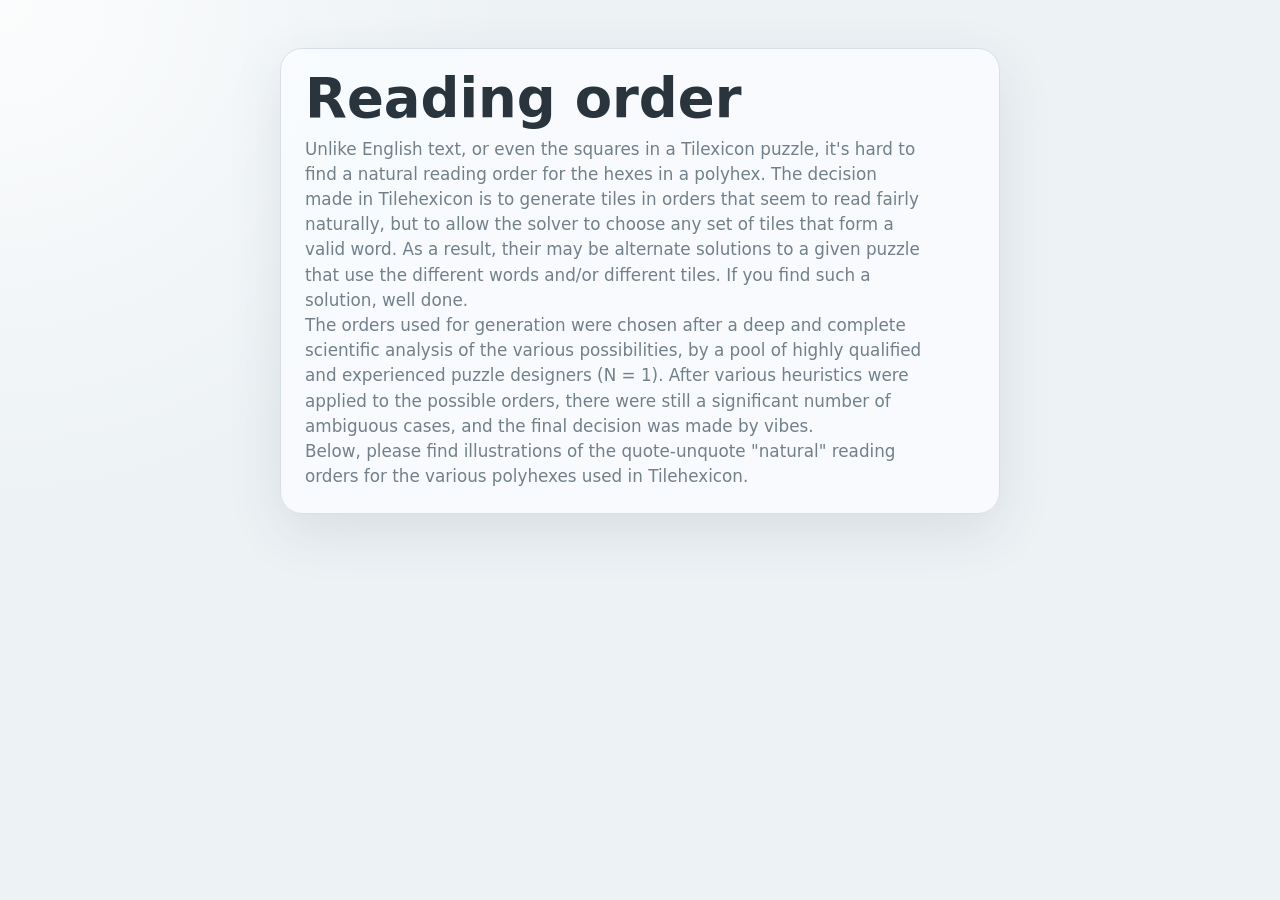
==== reading-order.html @ 1546d54a "First draft of reading order explanation" ====
<!doctype html>
<html lang="en">

<head>
  <meta charset="utf-8">
  <meta name="viewport" content="width=device-width, initial-scale=1">
  <title>TileHexicon reading order</title>
  <style>
    :root {
      color-scheme: light;
      --bg: #edf2f5;
      --ink: #29343d;
      --muted: #71808a;
      --panel: rgba(251, 253, 255, 0.82);
      --line: #d7e0e6;
    }

    * {
      box-sizing: border-box;
    }

    body {
      min-height: 100vh;
      margin: 0;
      background:
        radial-gradient(circle at top left, rgba(255, 255, 255, 0.82), transparent 32rem),
        var(--bg);
      color: var(--ink);
      font-family: Inter, ui-sans-serif, system-ui, -apple-system, BlinkMacSystemFont, "Segoe UI", sans-serif;
    }

    main {
      width: min(720px, calc(100% - 32px));
      margin: 0 auto;
      padding: 48px 0;
    }

    article {
      padding: 24px;
      border: 1px solid var(--line);
      border-radius: 22px;
      background: var(--panel);
      box-shadow: 0 18px 55px rgba(45, 62, 76, 0.11);
    }

    h1 {
      margin: 0 0 12px;
      font-size: clamp(2rem, 8vw, 3.4rem);
      line-height: 0.95;
      letter-spacing: 0;
    }

    p {
      max-width: 58ch;
      margin: 0;
      color: var(--muted);
      font-size: 1.05rem;
      line-height: 1.5;
    }
  </style>
</head>

<body>
  <main>
    <article>
      <h1>Reading order</h1>
      <p>
        Unlike English text, or even the squares in a Tilexicon puzzle, it's hard to find a natural reading order for
        the hexes in a polyhex. The decision made in Tilehexicon is to generate tiles in orders that seem to read fairly
        naturally, but to allow the solver to choose any set of tiles that form a valid word. As a result, their may be
        alternate solutions to a given puzzle that use the different words and/or different tiles. If you find such a
        solution, well done.
      </p>

      <p>
        The orders used for generation were chosen after a deep and complete scientific analysis of the various
        possibilities, by a pool of highly qualified and experienced puzzle designers (N = 1). After various heuristics
        were applied to the possible orders, there were still a significant number of ambiguous cases, and the final
        decision was made by vibes.
      </p>

      <p>
        Below, please find illustrations of the quote-unquote "natural" reading orders for the various polyhexes used in
        Tilehexicon.
      </p>
    </article>
  </main>
</body>

</html>
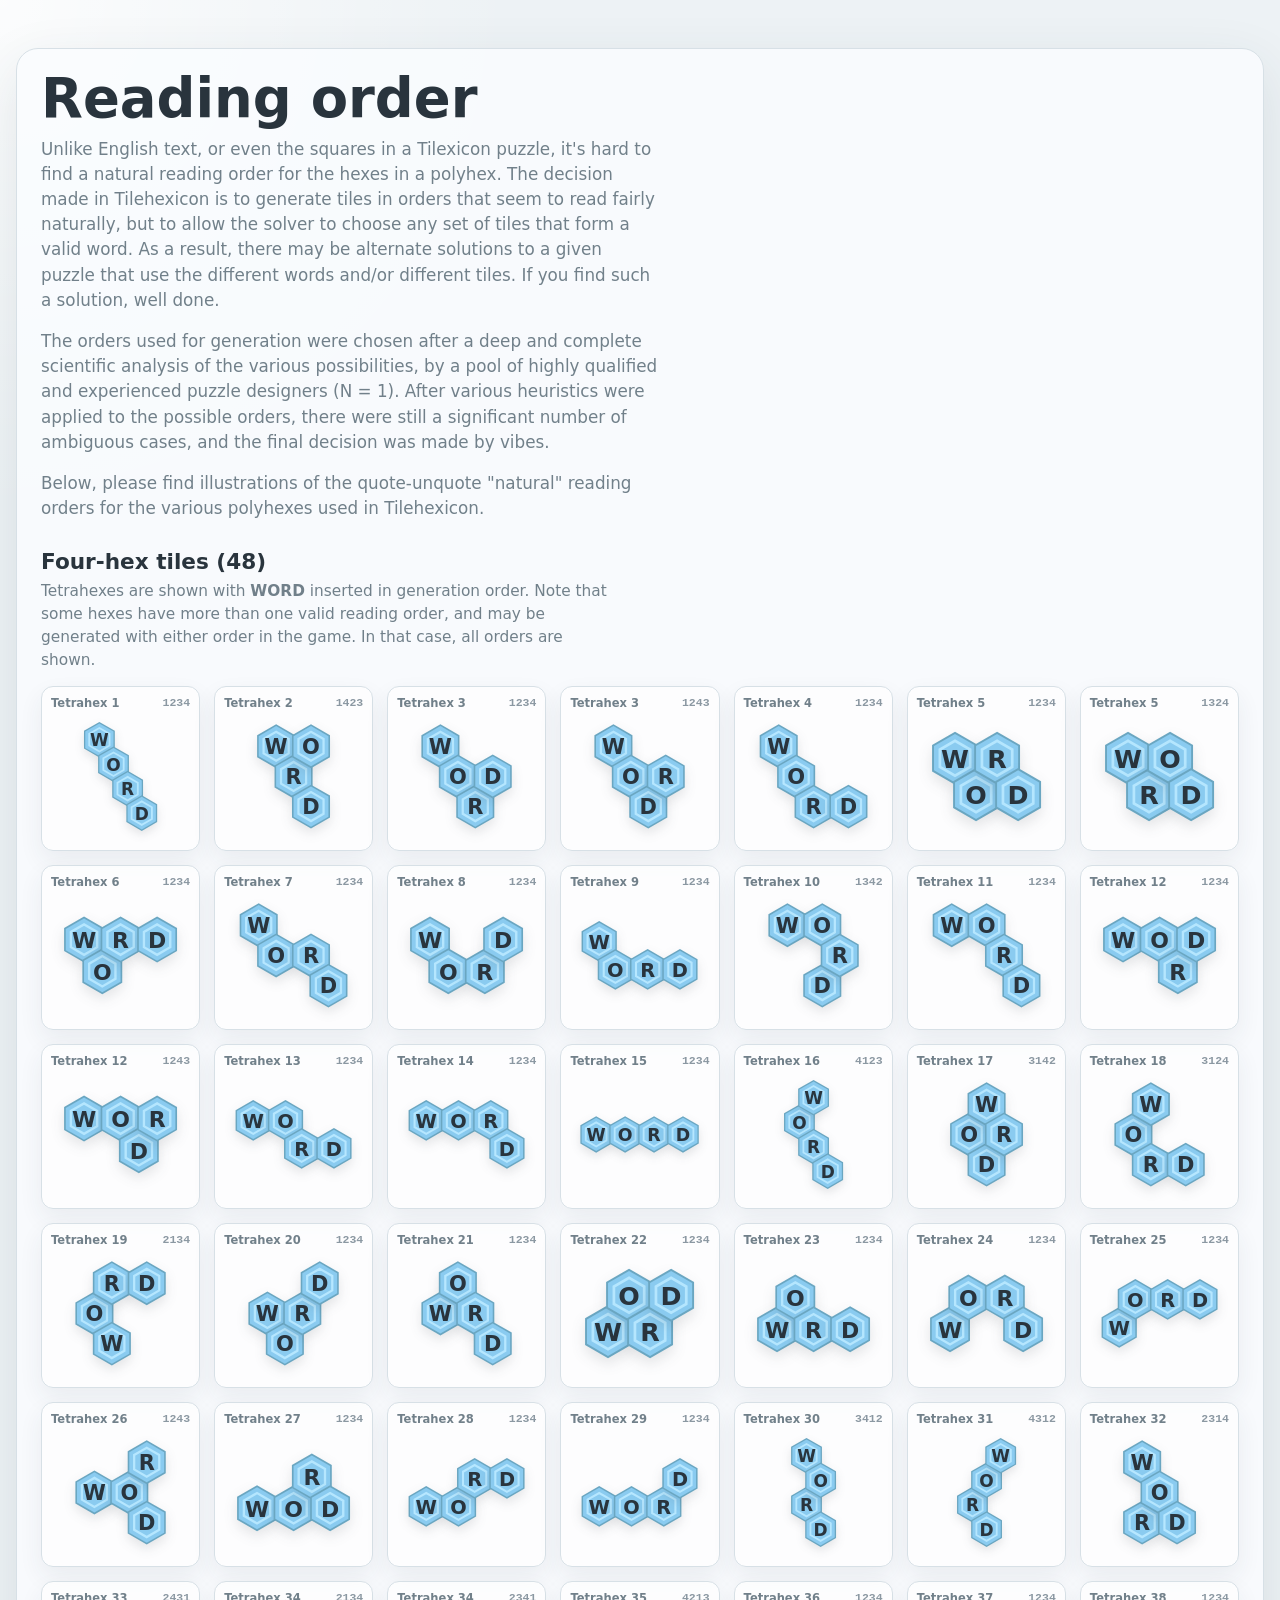
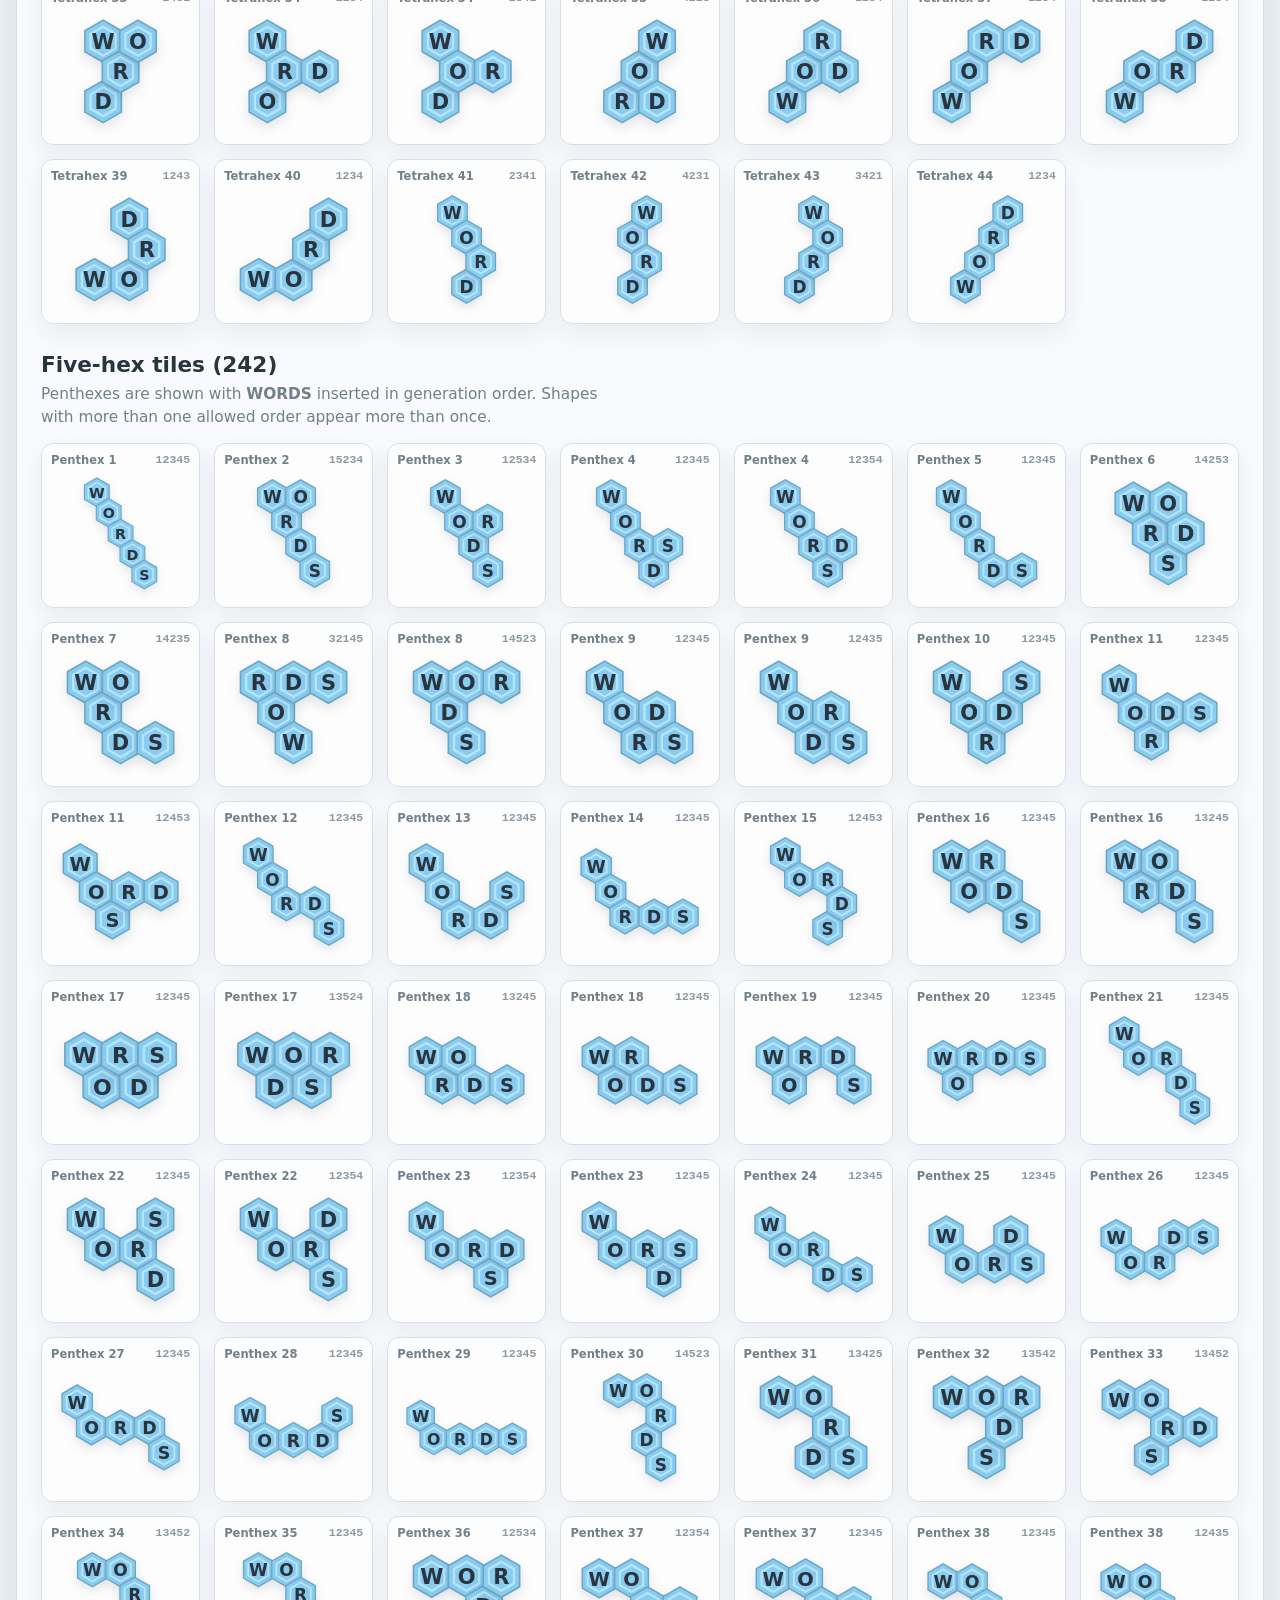
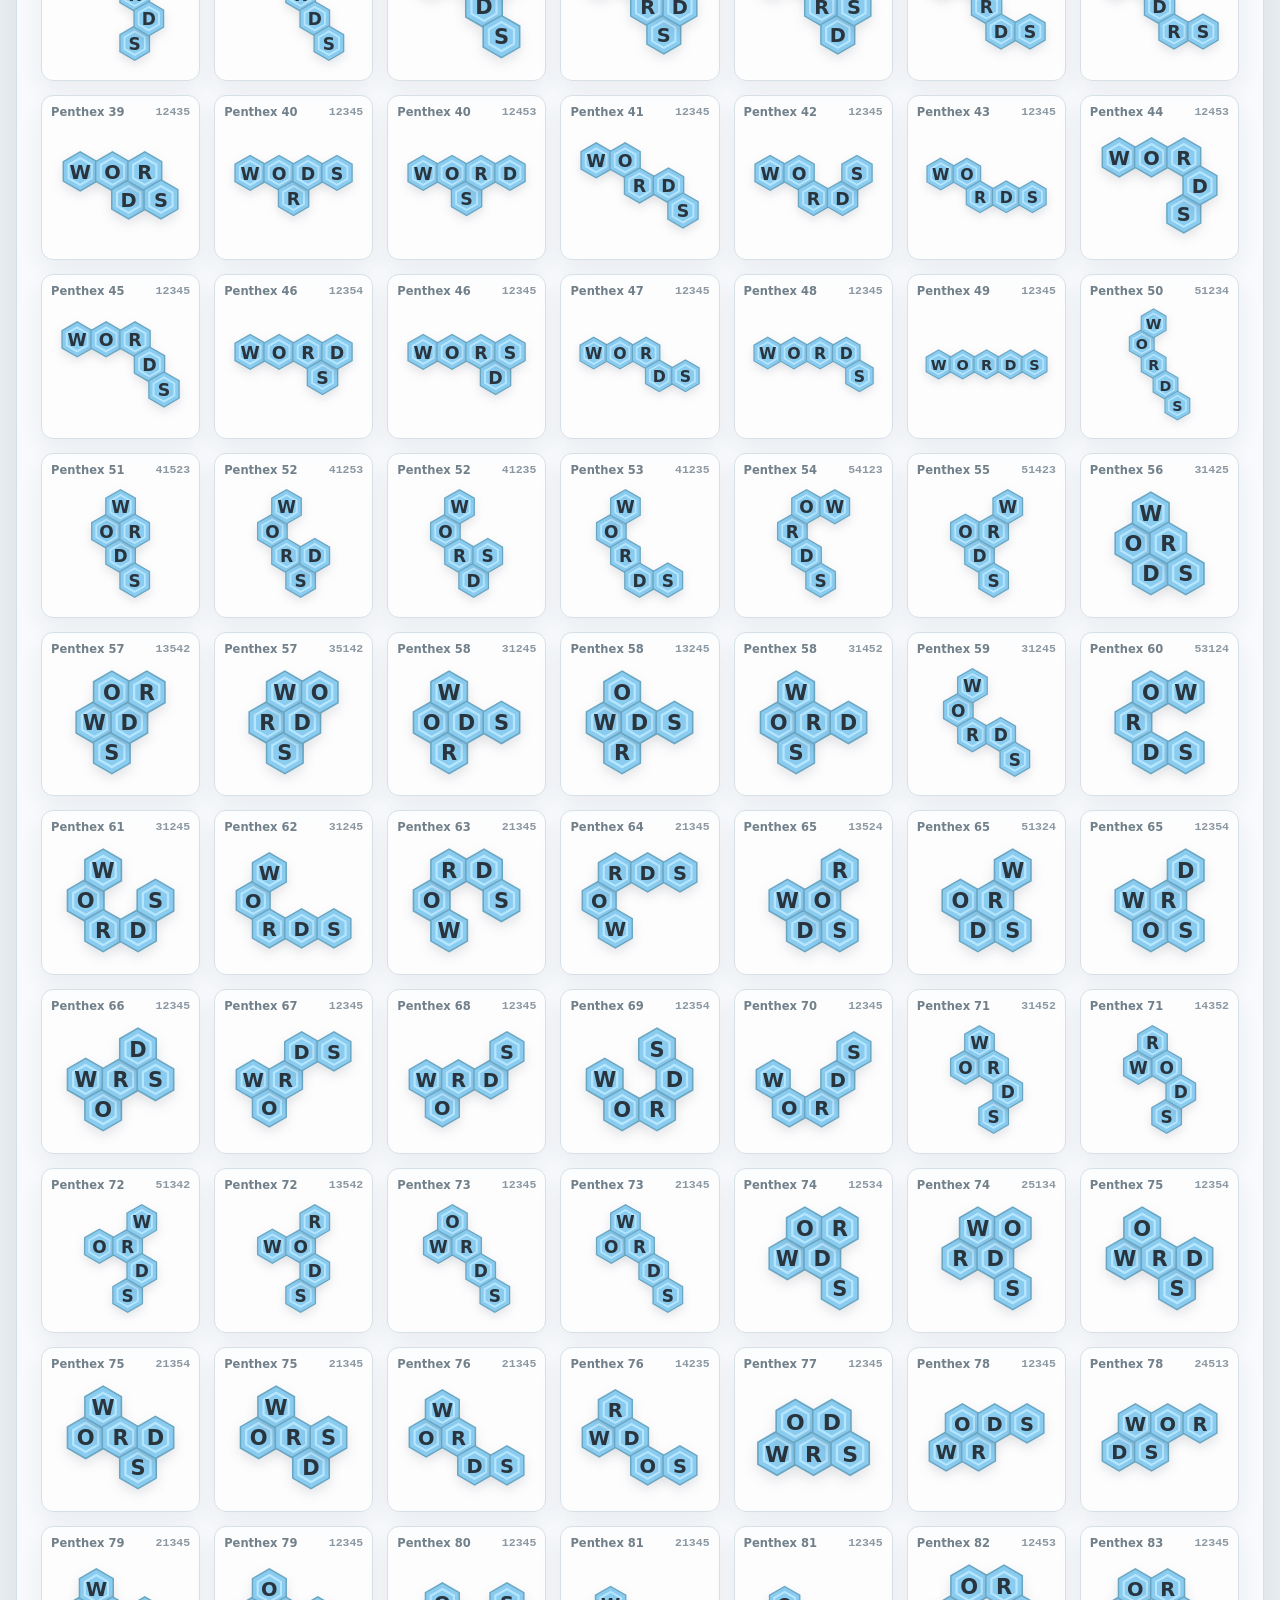
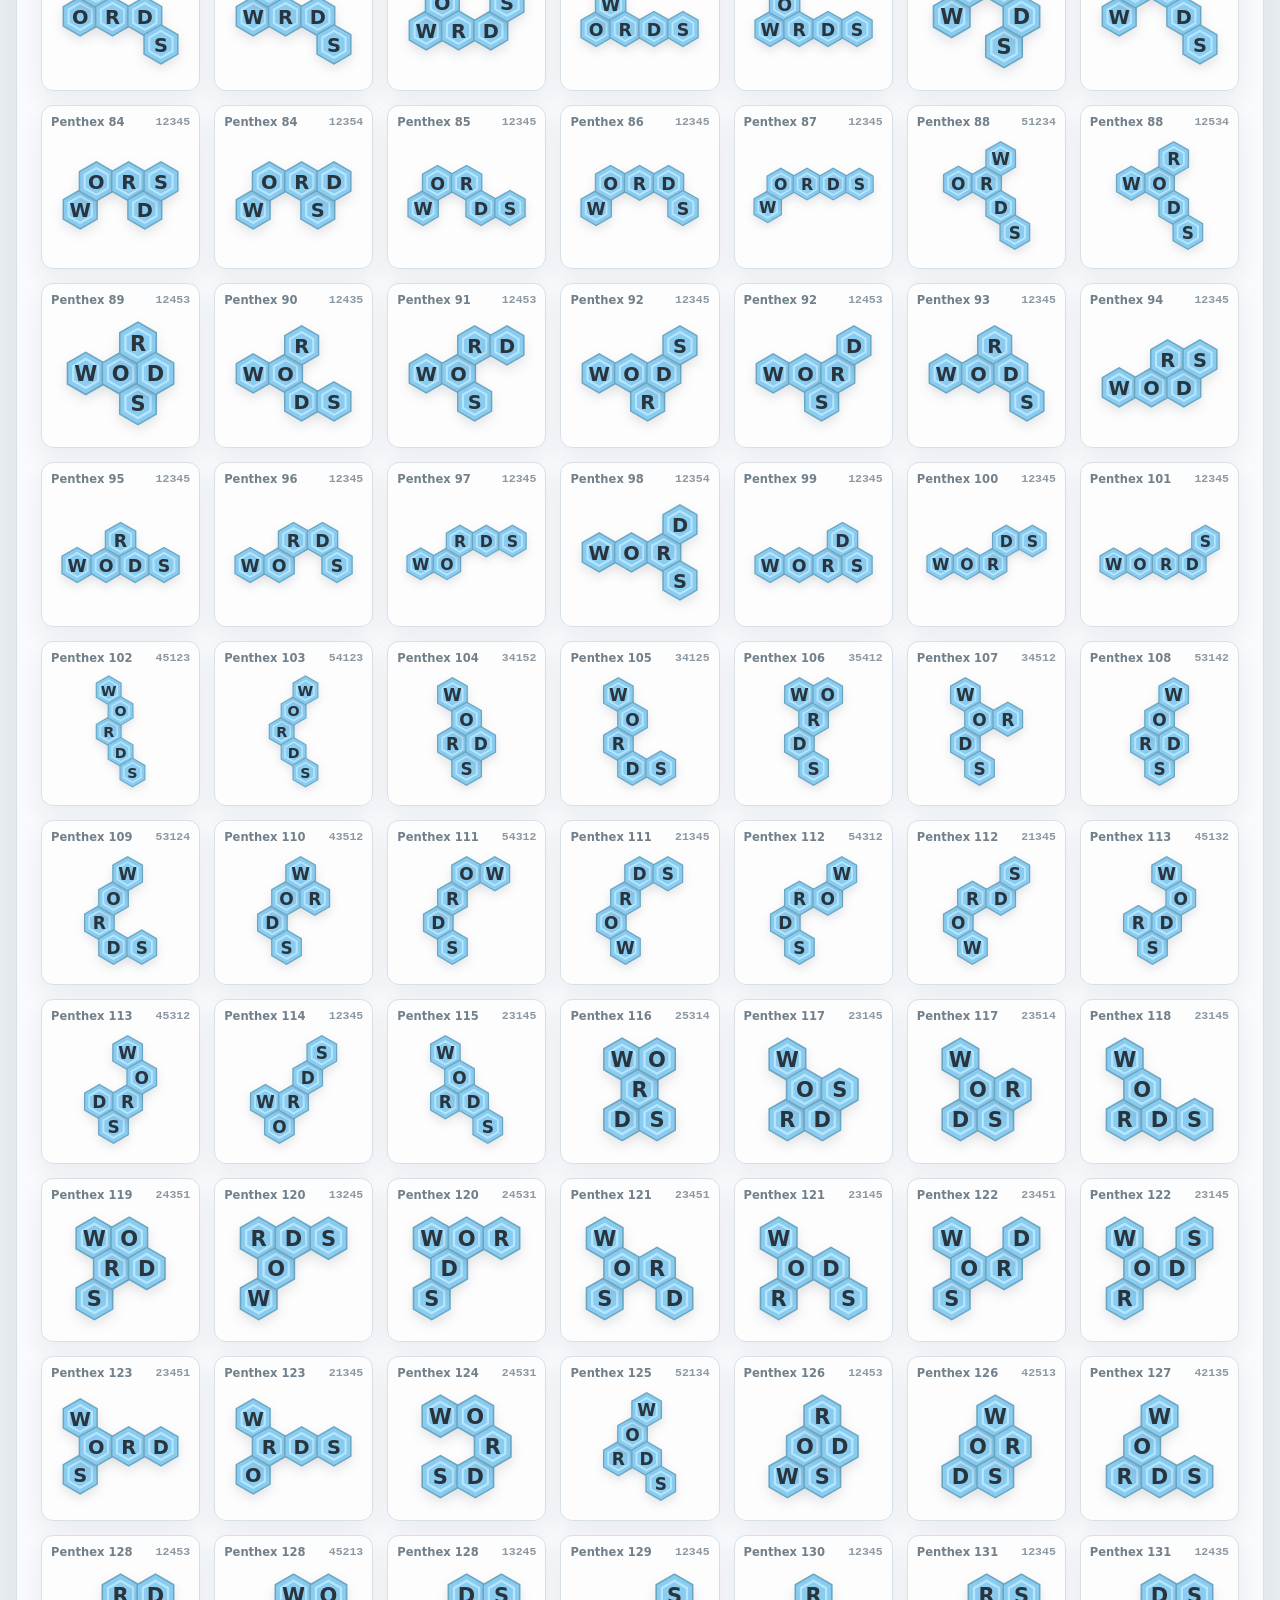
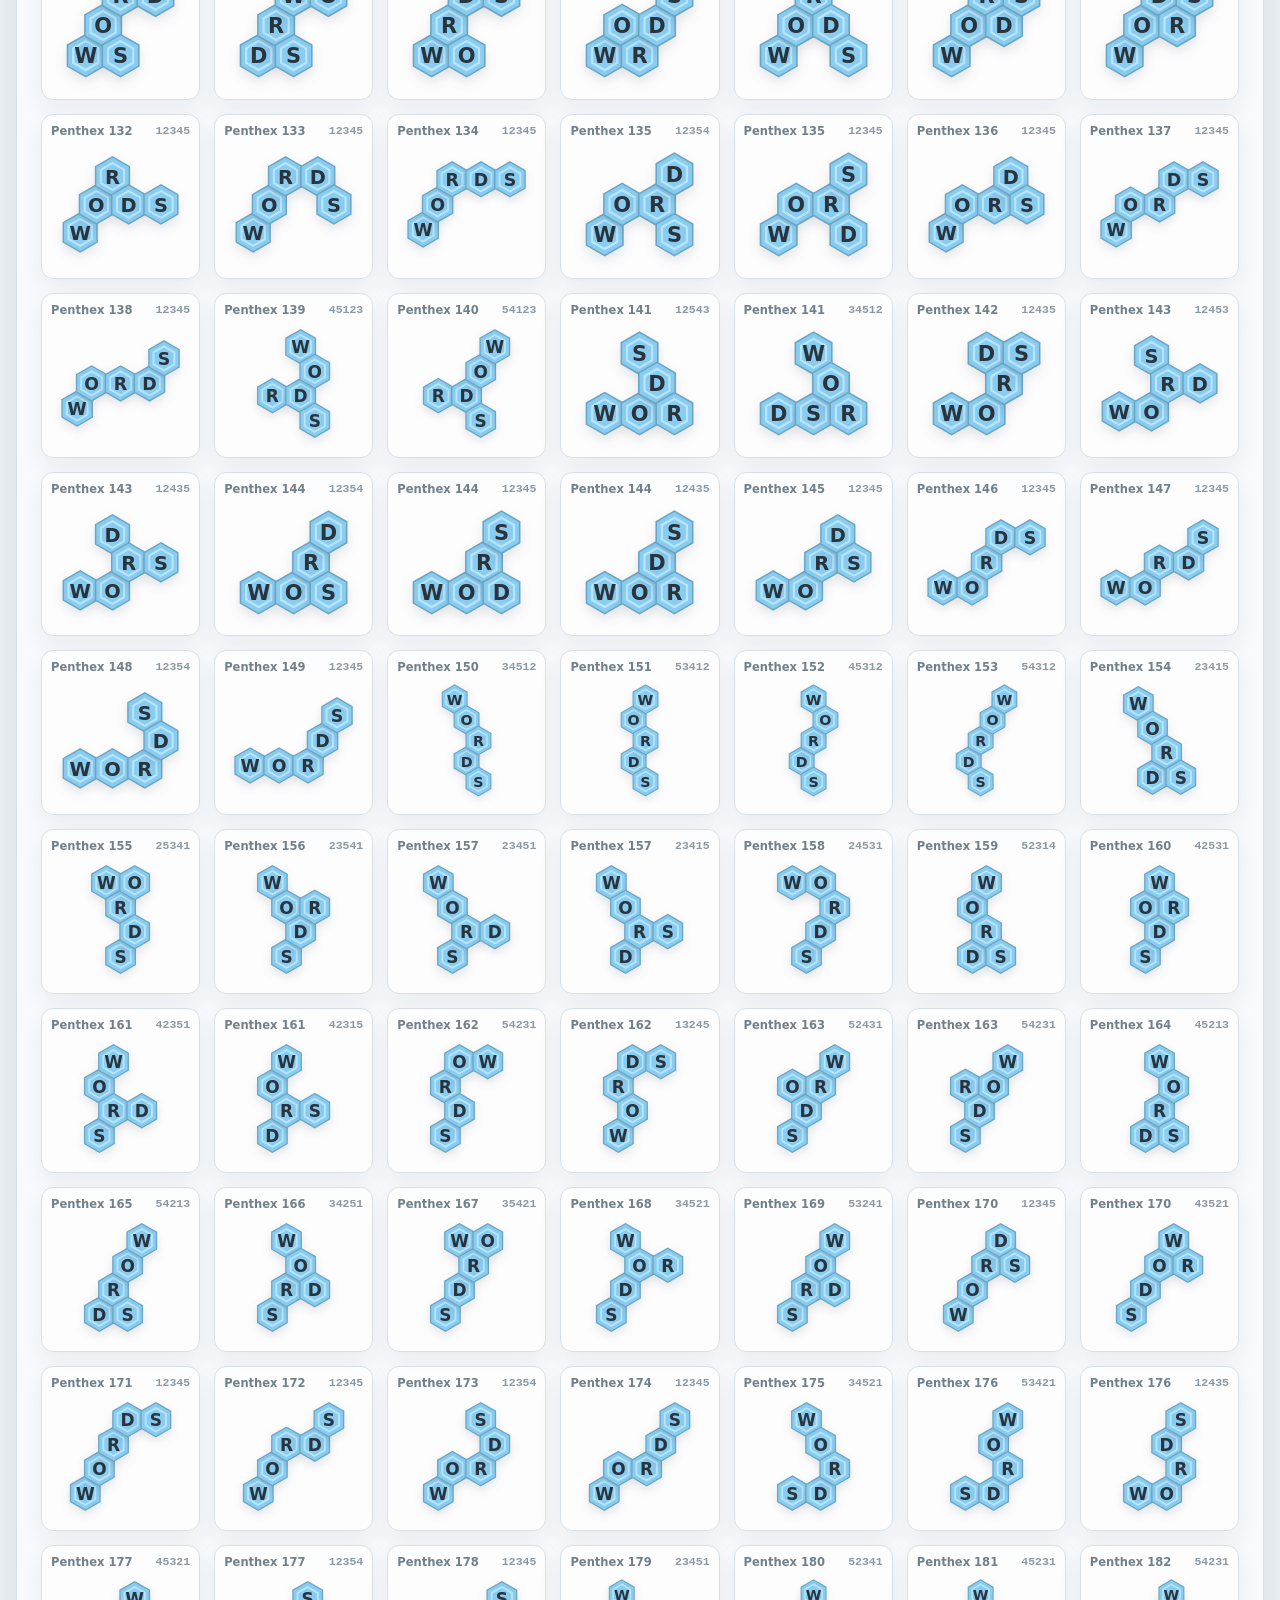
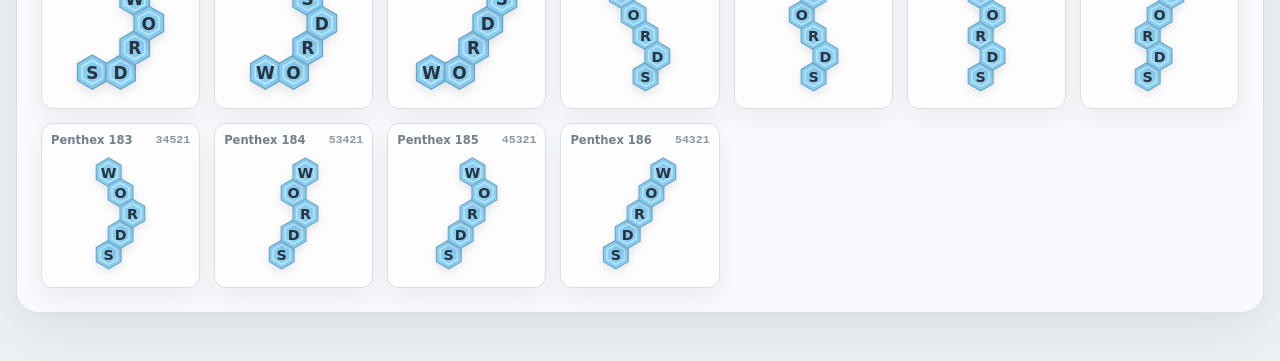
==== commit e45bade8: "Finished reading order text" ====
--- a/reading-order.html
+++ b/reading-order.html
@@ -30,7 +30,7 @@
     }
 
     main {
-      width: min(720px, calc(100% - 32px));
+      width: min(1280px, calc(100% - 32px));
       margin: 0 auto;
       padding: 48px 0;
     }
@@ -52,10 +52,92 @@
 
     p {
       max-width: 58ch;
-      margin: 0;
+      margin: 0 0 1rem;
       color: var(--muted);
       font-size: 1.05rem;
       line-height: 1.5;
+    }
+
+    .order-section {
+      margin-top: 28px;
+    }
+
+    .order-section h2 {
+      margin: 0 0 6px;
+      font-size: 1.35rem;
+      letter-spacing: 0;
+    }
+
+    .section-note {
+      margin-bottom: 14px;
+      font-size: 0.96rem;
+    }
+
+    .gallery {
+      display: grid;
+      grid-template-columns: repeat(auto-fill, minmax(155px, 1fr));
+      gap: 14px;
+    }
+
+    .shape-card {
+      padding: 9px;
+      border: 1px solid var(--line);
+      border-radius: 12px;
+      background: rgba(255, 255, 255, 0.72);
+      box-shadow: 0 10px 24px rgba(45, 62, 76, 0.07);
+    }
+
+    .shape-title {
+      display: flex;
+      justify-content: space-between;
+      gap: 8px;
+      margin-bottom: 2px;
+      color: var(--muted);
+      font-size: 0.72rem;
+      font-weight: 800;
+    }
+
+    .shape-order {
+      font-family: ui-monospace, SFMono-Regular, Menlo, Consolas, monospace;
+      color: #8b98a2;
+    }
+
+    svg {
+      display: block;
+      width: 100%;
+      aspect-ratio: 1.08;
+      overflow: visible;
+    }
+
+    .hex {
+      fill: #8acbf0;
+      stroke: #6aa6c1;
+      stroke-width: 3.8;
+      paint-order: stroke fill;
+      filter: drop-shadow(0 6px 7px rgba(38, 49, 58, 0.12));
+    }
+
+    .inner {
+      fill: none;
+      stroke: #b8e8ff;
+      stroke-width: 2.7;
+      opacity: 0.95;
+      pointer-events: none;
+    }
+
+    .letter {
+      fill: var(--ink);
+      font-size: 25px;
+      font-weight: 850;
+      text-anchor: middle;
+      dominant-baseline: central;
+      pointer-events: none;
+      user-select: none;
+    }
+
+    .loading-note {
+      color: var(--muted);
+      font-size: 0.95rem;
     }
   </style>
 </head>
@@ -67,7 +149,7 @@
       <p>
         Unlike English text, or even the squares in a Tilexicon puzzle, it's hard to find a natural reading order for
         the hexes in a polyhex. The decision made in Tilehexicon is to generate tiles in orders that seem to read fairly
-        naturally, but to allow the solver to choose any set of tiles that form a valid word. As a result, their may be
+        naturally, but to allow the solver to choose any set of tiles that form a valid word. As a result, there may be
         alternate solutions to a given puzzle that use the different words and/or different tiles. If you find such a
         solution, well done.
       </p>
@@ -83,8 +165,212 @@
         Below, please find illustrations of the quote-unquote "natural" reading orders for the various polyhexes used in
         Tilehexicon.
       </p>
+
+      <section class="order-section" aria-labelledby="tetra-heading">
+        <h2 id="tetra-heading">Four-hex tiles</h2>
+        <p class="section-note">
+          Tetrahexes are shown with <strong>WORD</strong> inserted in generation order. Note that some hexes have more
+          than one valid reading order, and may be generated with either order in the game. In that case, all orders are
+          shown.
+        </p>
+        <div id="tetra-gallery" class="gallery">
+          <p class="loading-note">Loading tetrahexes...</p>
+        </div>
+      </section>
+
+      <section class="order-section" aria-labelledby="pent-heading">
+        <h2 id="pent-heading">Five-hex tiles</h2>
+        <p class="section-note">
+          Penthexes are shown with <strong>WORDS</strong> inserted in generation order. Shapes with more than one
+          allowed order appear more than once.
+        </p>
+        <div id="pent-gallery" class="gallery">
+          <p class="loading-note">Loading penthexes...</p>
+        </div>
+      </section>
     </article>
   </main>
+
+  <script>
+    const HEX_SIZE = 24;
+    const OUTER_POINTS = hexPoints(HEX_SIZE).map(([x, y]) => `${x},${y}`).join(" ");
+    const INNER_POINTS = hexPoints(HEX_SIZE * 0.72).map(([x, y]) => `${x},${y}`).join(" ");
+
+    renderOrders();
+
+    async function renderOrders() {
+      const [
+        tetraShapesText,
+        tetraOrders,
+        pentShapesText,
+        pentOrders,
+      ] = await Promise.all([
+        fetchText("data/tetrahex-shapes.txt"),
+        fetchJson("data/tetrahex-generation-orders.json"),
+        fetchText("data/penthex-shapes.txt"),
+        fetchJson("data/penthex-generation-orders.json"),
+      ]);
+
+      renderTetrahexes(tetraShapesText, tetraOrders);
+      renderPenthexes(pentShapesText, pentOrders);
+    }
+
+    async function fetchText(url) {
+      const response = await fetch(url);
+      if (!response.ok) {
+        throw new Error(`Could not load ${url}`);
+      }
+      return response.text();
+    }
+
+    async function fetchJson(url) {
+      const response = await fetch(url);
+      if (!response.ok) {
+        throw new Error(`Could not load ${url}`);
+      }
+      return response.json();
+    }
+
+    function renderTetrahexes(shapesText, ordersByCoords) {
+      const shapes = shapesText.trim().split(/\n+/).map(parseShape);
+      const gallery = document.querySelector("#tetra-gallery");
+      let cardCount = 0;
+
+      gallery.textContent = "";
+      shapes.forEach((shape, index) => {
+        tetraOrdersForShape(shape, ordersByCoords).forEach((order) => {
+          gallery.append(makeCard(shape, index + 1, order, "WORD", "Tetrahex"));
+          cardCount += 1;
+        });
+      });
+
+      document.querySelector("#tetra-heading").textContent = `Four-hex tiles (${cardCount})`;
+    }
+
+    function renderPenthexes(shapesText, orderTable) {
+      const shapes = shapesText.trim().split(/\n+/).map(parseShape);
+      const gallery = document.querySelector("#pent-gallery");
+      let cardCount = 0;
+
+      gallery.textContent = "";
+      shapes.forEach((shape, index) => {
+        const shapeOrders = orderTable[String(index + 1)] || [fallbackOrder(shape)];
+
+        shapeOrders.forEach((order) => {
+          gallery.append(makeCard(shape, index + 1, order, "WORDS", "Penthex"));
+          cardCount += 1;
+        });
+      });
+
+      document.querySelector("#pent-heading").textContent = `Five-hex tiles (${cardCount})`;
+    }
+
+    function tetraOrdersForShape(shape, ordersByCoords) {
+      const key = shape.map(([q, r]) => `${q},${r}`).join(";");
+      const coordOrders = ordersByCoords[key] || [];
+      const coordStrings = shape.map(([q, r]) => `${q},${r}`);
+
+      if (coordOrders.length === 0) {
+        return [fallbackOrder(shape)];
+      }
+
+      return coordOrders.map((coordOrder) => coordOrder
+        .map((coord) => String(coordStrings.indexOf(coord) + 1))
+        .join(""));
+    }
+
+    function fallbackOrder(shape) {
+      return shape
+        .map((cell, index) => ({ cell, index }))
+        .sort((a, b) => a.cell[0] - b.cell[0] || a.cell[1] - b.cell[1])
+        .map(({ index }) => String(index + 1))
+        .join("");
+    }
+
+    function makeCard(shape, shapeNumber, order, word, kind) {
+      const card = document.createElement("article");
+      const title = document.createElement("div");
+      const svg = document.createElementNS("http://www.w3.org/2000/svg", "svg");
+      const lettersByCell = lettersForOrder(order, word);
+
+      card.className = "shape-card";
+      title.className = "shape-title";
+      title.innerHTML = `<span>${kind} ${shapeNumber}</span><span class="shape-order">${order}</span>`;
+      svg.setAttribute("viewBox", boundsFor(shape, HEX_SIZE).join(" "));
+      svg.setAttribute("role", "img");
+      svg.setAttribute("aria-label", `${kind} ${shapeNumber}, order ${order}`);
+
+      shape.forEach(([q, r], cellIndex) => {
+        const [x, y] = axialToPixel(q, r, HEX_SIZE);
+        const outer = document.createElementNS("http://www.w3.org/2000/svg", "polygon");
+        const inner = document.createElementNS("http://www.w3.org/2000/svg", "polygon");
+        const letter = document.createElementNS("http://www.w3.org/2000/svg", "text");
+
+        outer.setAttribute("class", "hex");
+        outer.setAttribute("points", OUTER_POINTS);
+        outer.setAttribute("transform", `translate(${x} ${y})`);
+        inner.setAttribute("class", "inner");
+        inner.setAttribute("points", INNER_POINTS);
+        inner.setAttribute("transform", `translate(${x} ${y})`);
+        letter.setAttribute("class", "letter");
+        letter.setAttribute("x", x);
+        letter.setAttribute("y", y + 1);
+        letter.textContent = lettersByCell[cellIndex] || "";
+        svg.append(outer, inner, letter);
+      });
+
+      card.append(title, svg);
+      return card;
+    }
+
+    function lettersForOrder(order, word) {
+      const letters = [];
+
+      [...order].forEach((rawIndex, letterIndex) => {
+        letters[Number(rawIndex) - 1] = word[letterIndex];
+      });
+
+      return letters;
+    }
+
+    function parseShape(line) {
+      return line.split(";").map((part) => part.split(",").map(Number));
+    }
+
+    function axialToPixel(q, r, size) {
+      return [
+        size * Math.sqrt(3) * (q + r / 2),
+        size * 1.5 * r,
+      ];
+    }
+
+    function hexPoints(size) {
+      const points = [];
+
+      for (let i = 0; i < 6; i += 1) {
+        const angle = Math.PI / 180 * (60 * i - 30);
+        points.push([Math.cos(angle) * size, Math.sin(angle) * size]);
+      }
+
+      return points;
+    }
+
+    function boundsFor(shape, size) {
+      const points = shape.flatMap(([q, r]) => {
+        const [x, y] = axialToPixel(q, r, size);
+        return hexPoints(size).map(([px, py]) => [x + px, y + py]);
+      });
+      const xs = points.map(([x]) => x);
+      const ys = points.map(([, y]) => y);
+      const pad = size * 0.7;
+      const minX = Math.min(...xs) - pad;
+      const minY = Math.min(...ys) - pad;
+      const maxX = Math.max(...xs) + pad;
+      const maxY = Math.max(...ys) + pad;
+
+      return [minX, minY, maxX - minX, maxY - minY];
+    }
+  </script>
 </body>
 
 </html>
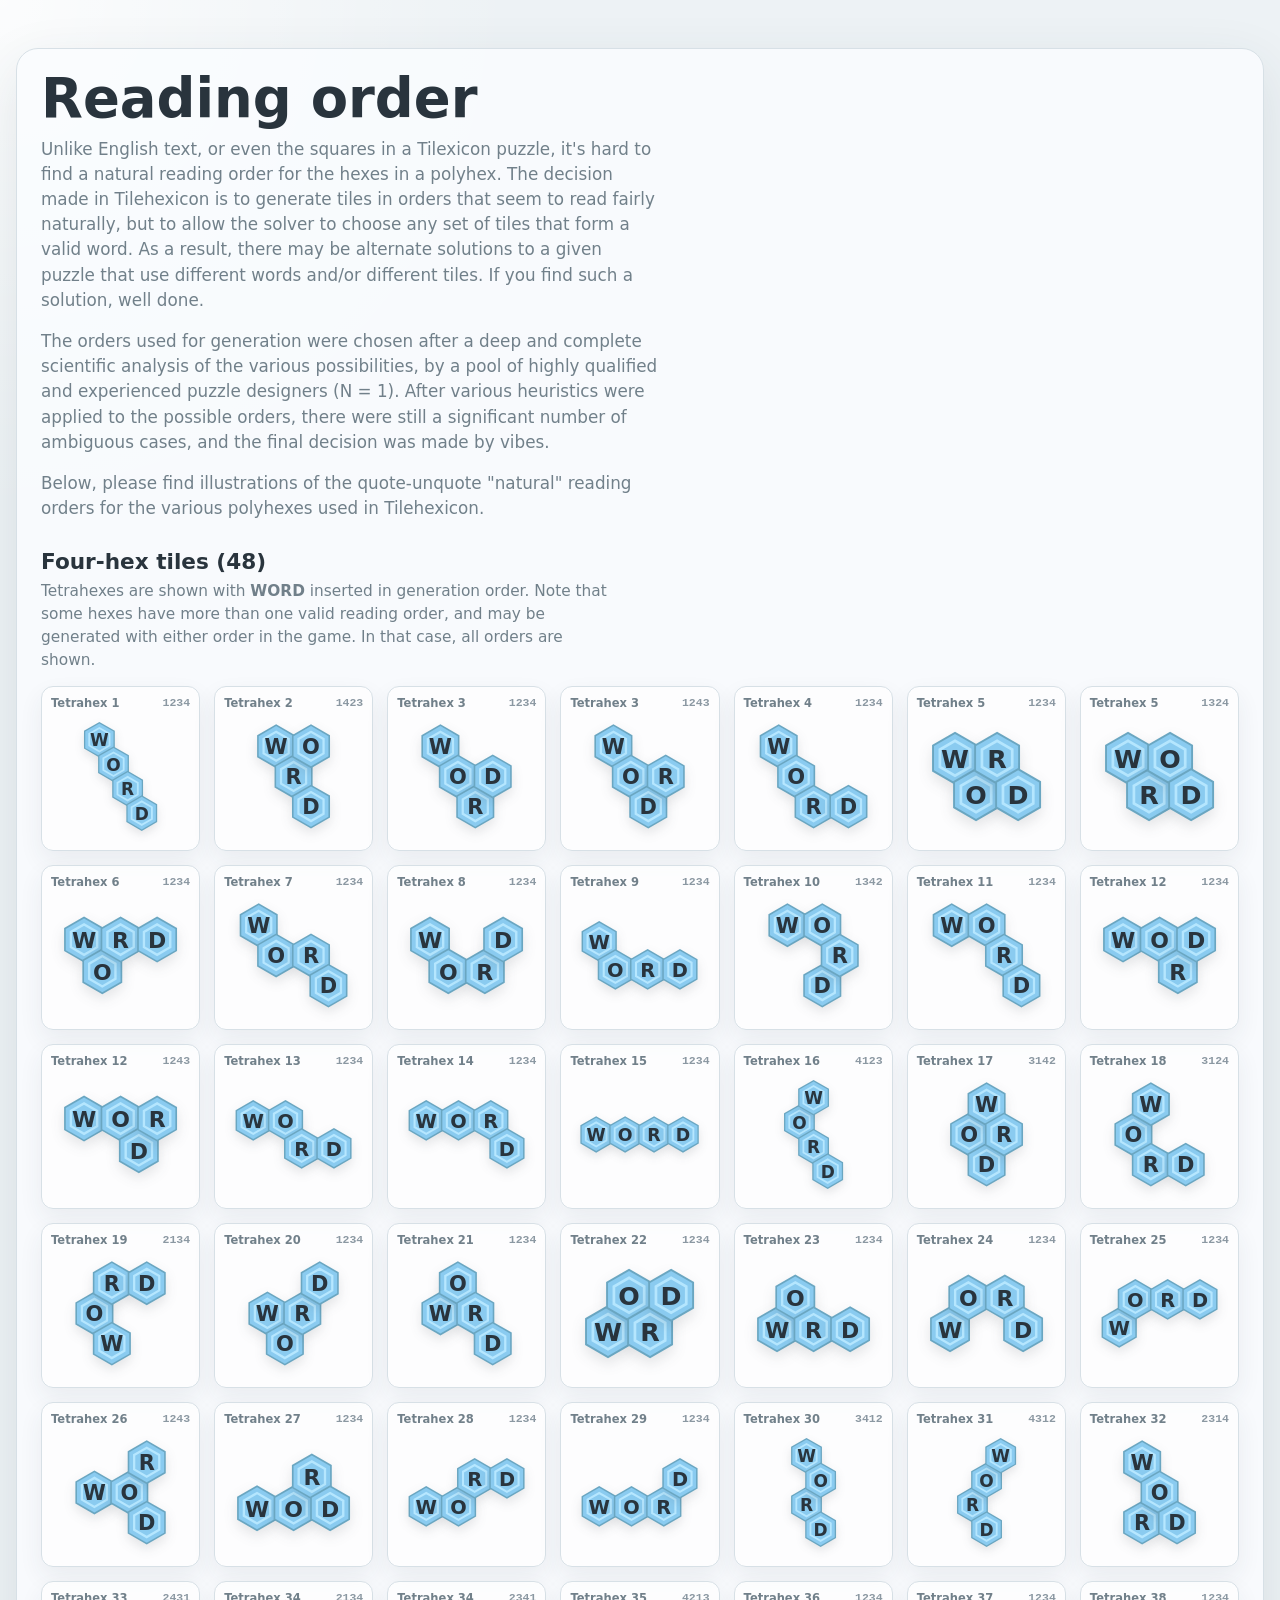
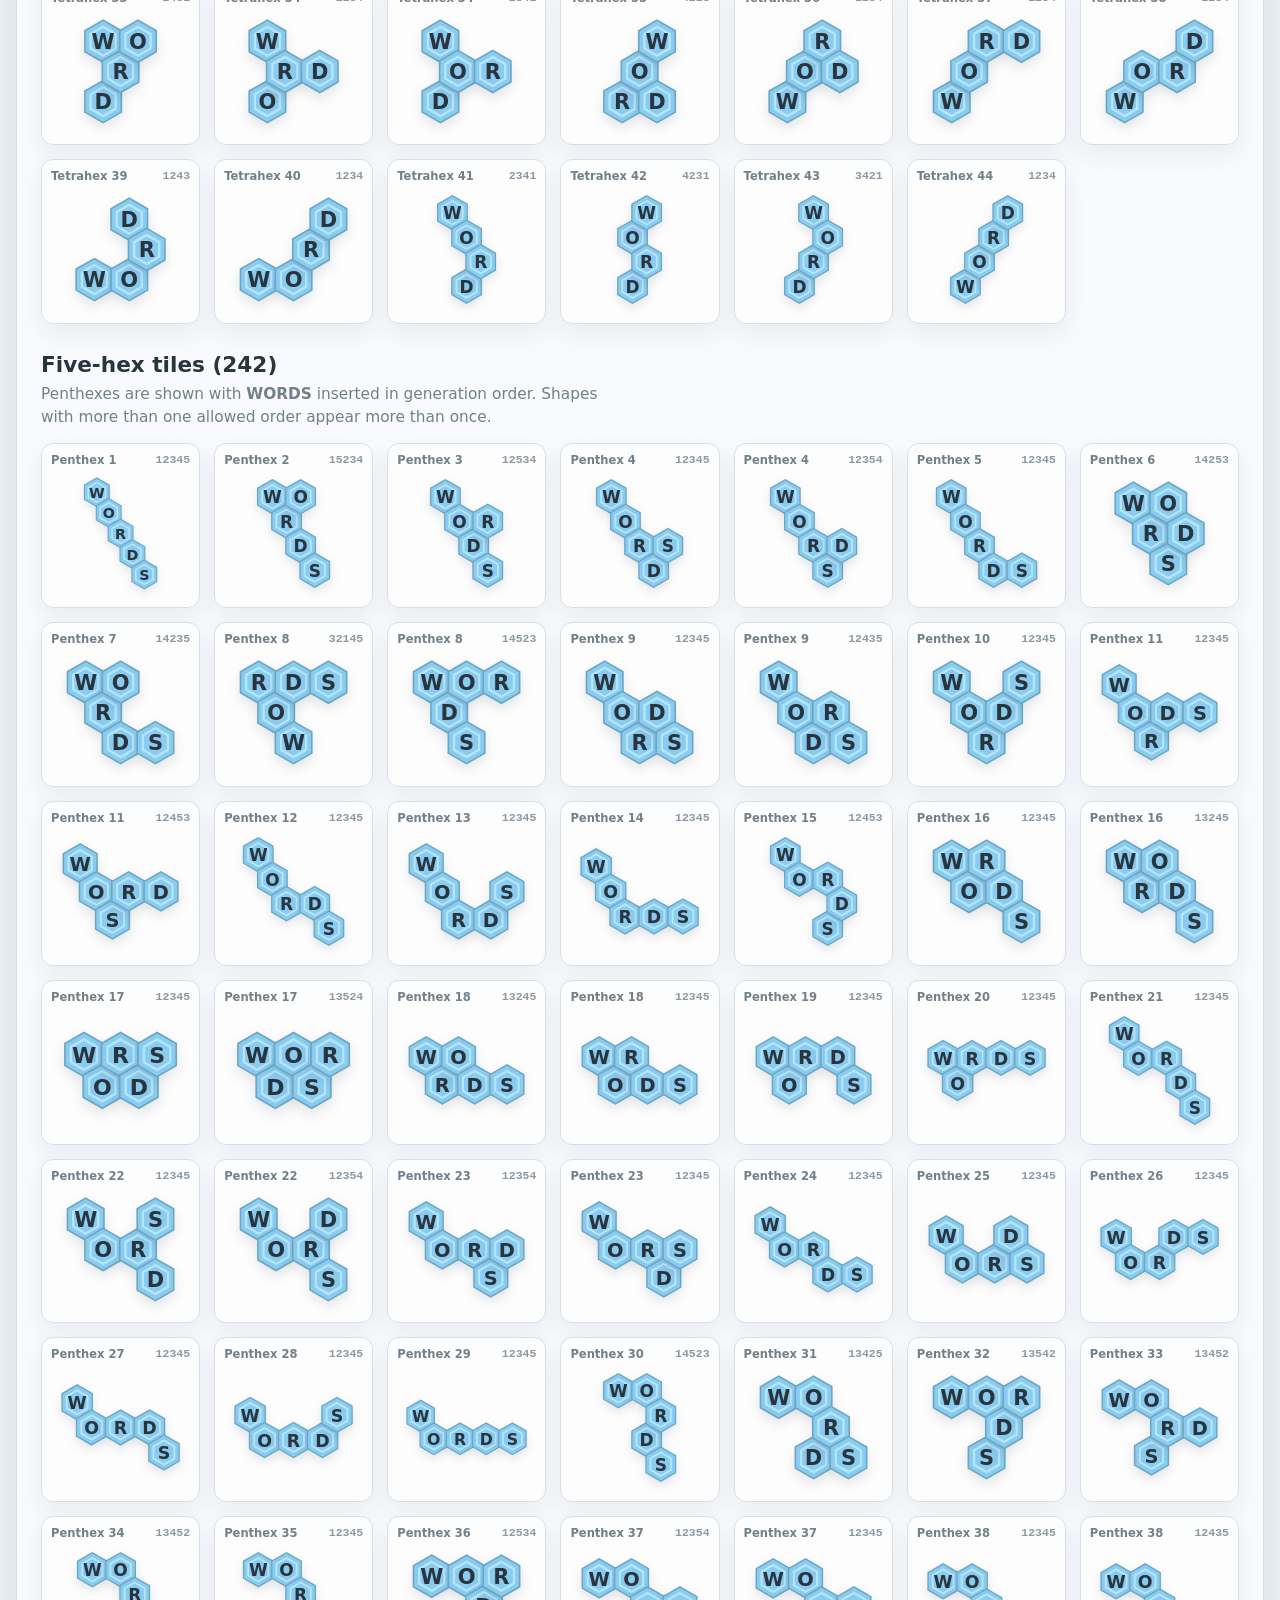
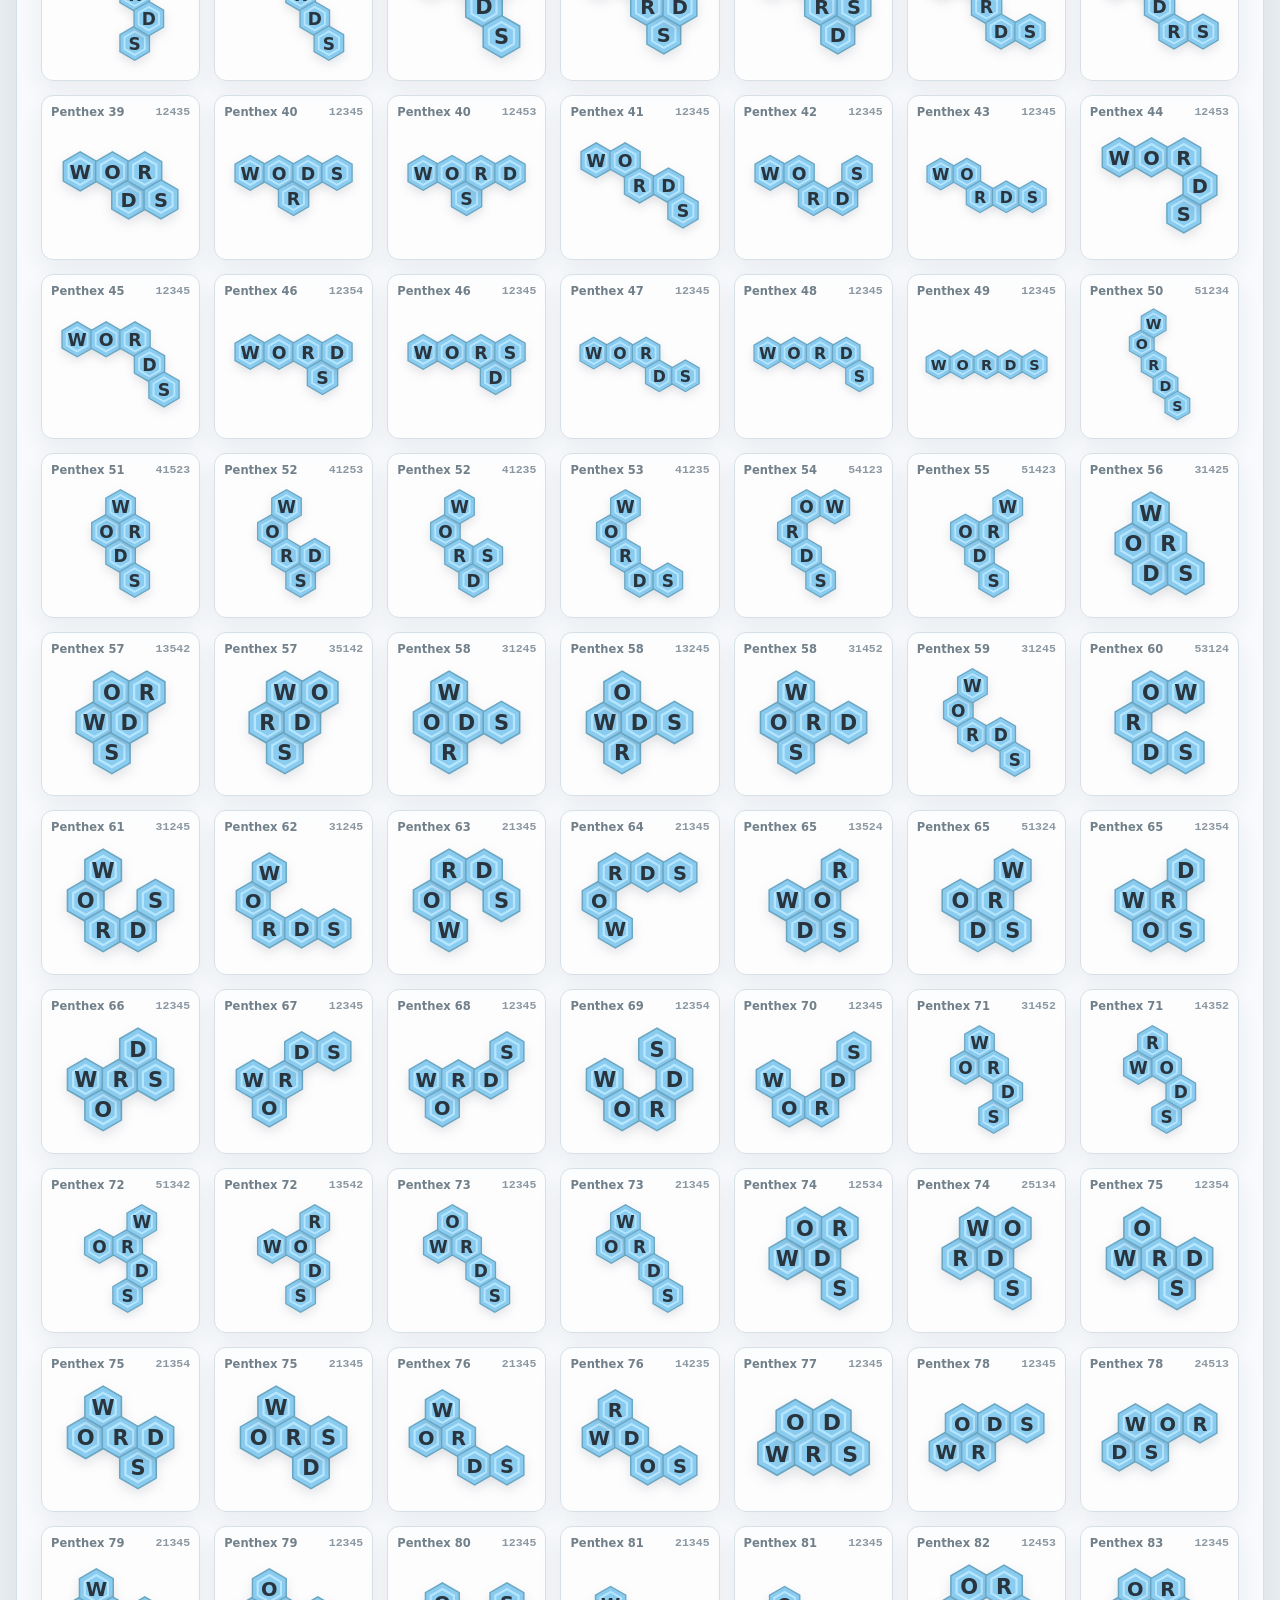
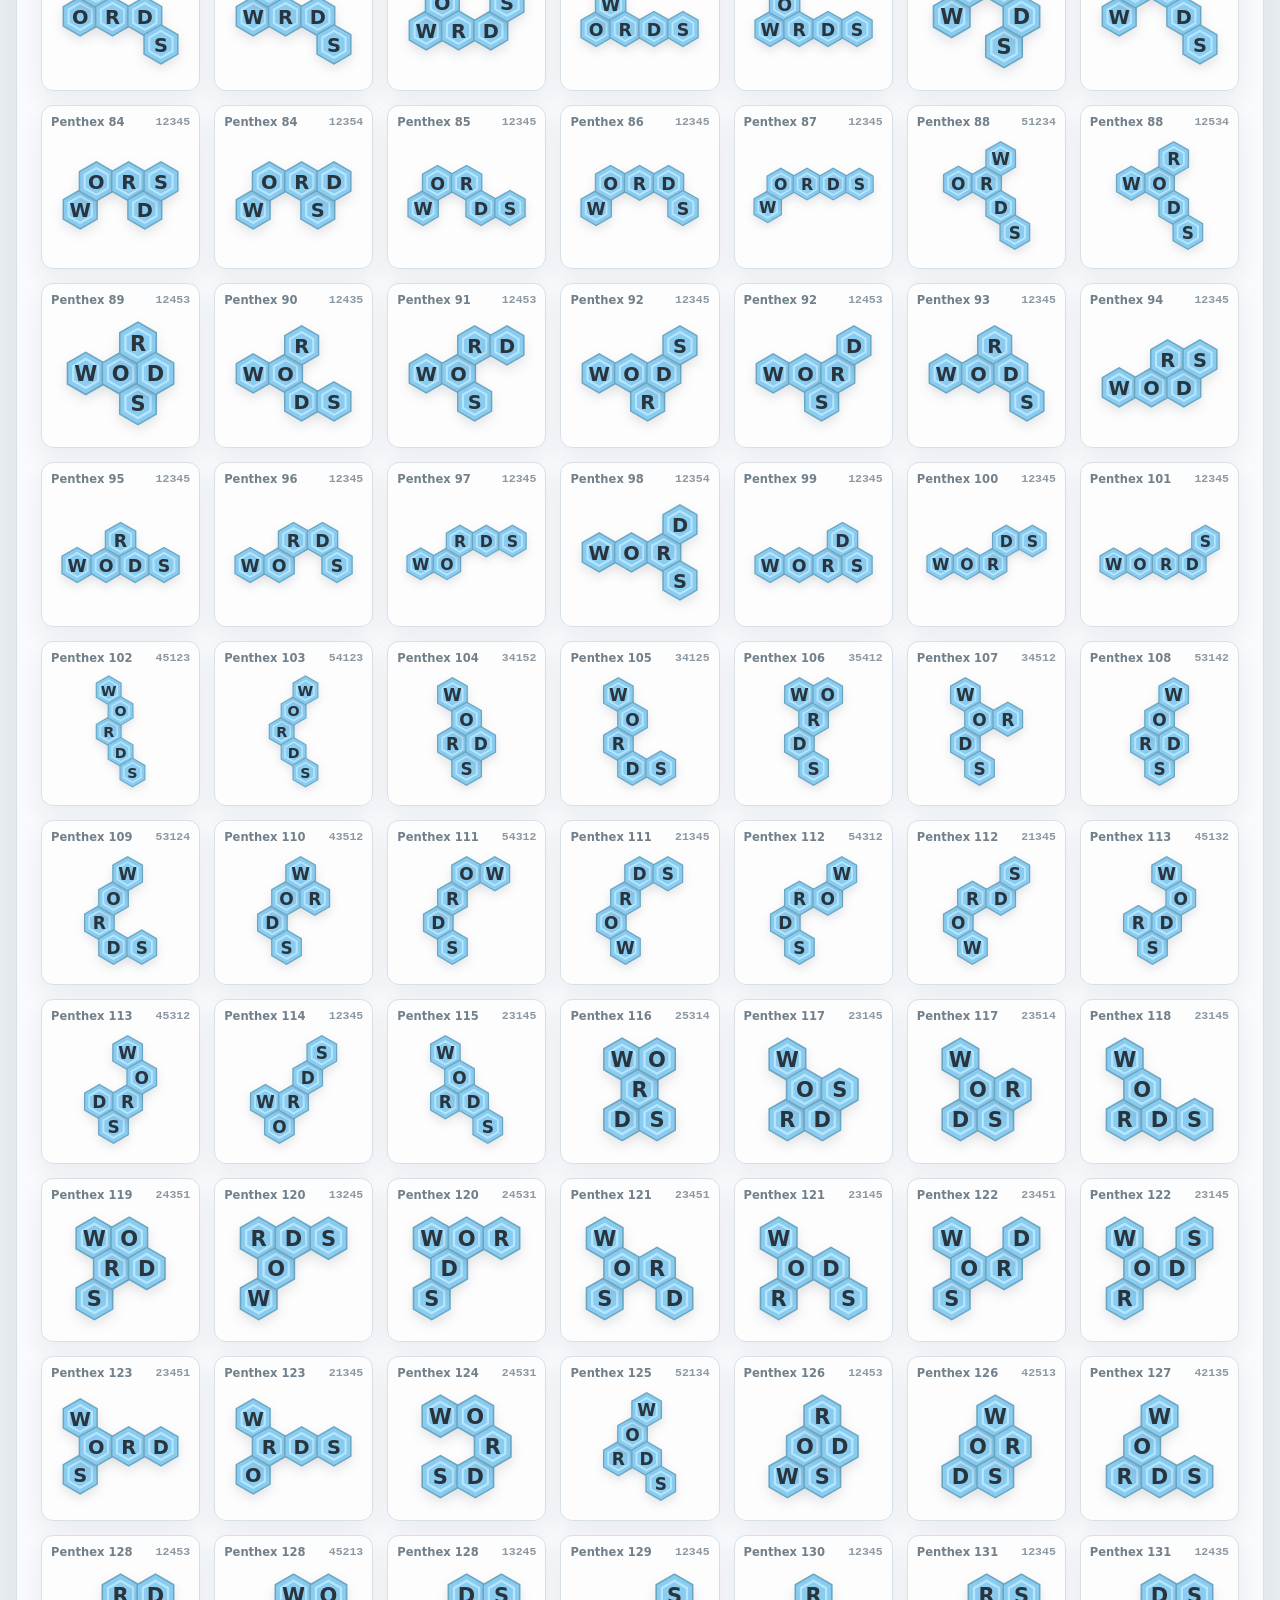
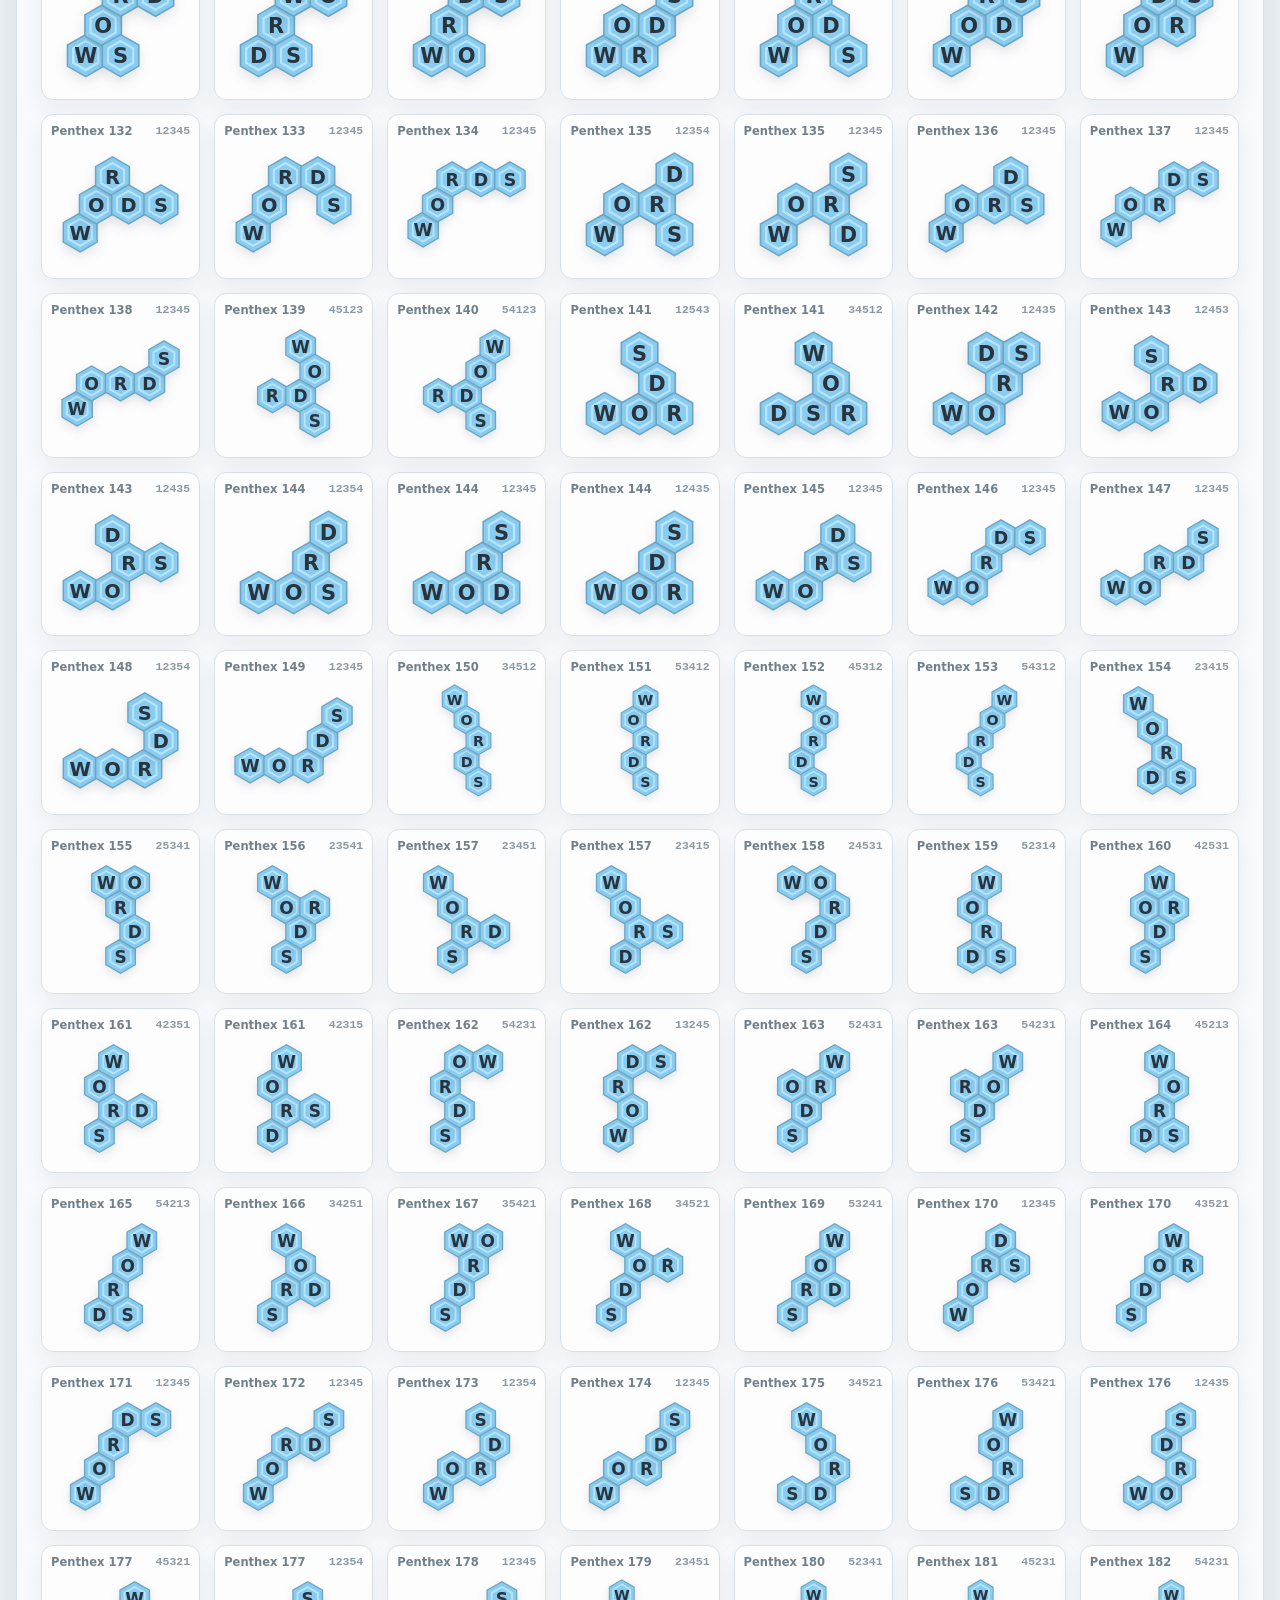
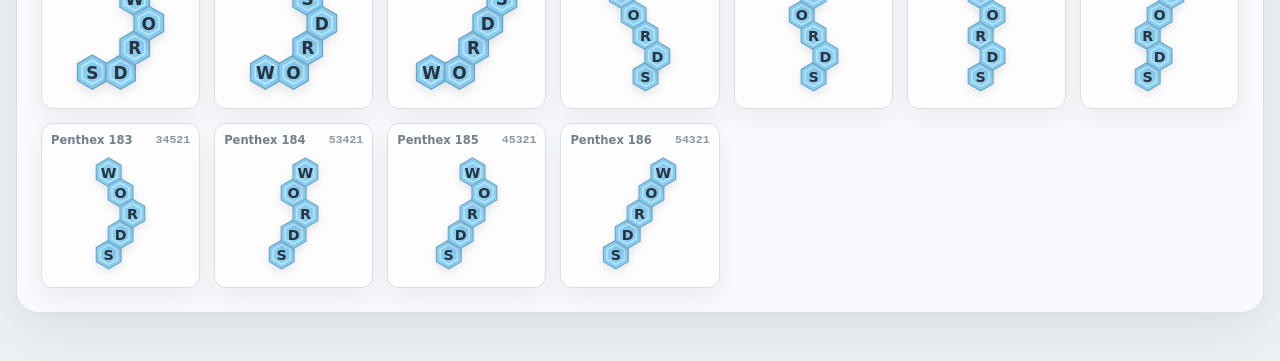
==== commit 30777d02: "Minor text edit in generation order" ====
--- a/reading-order.html
+++ b/reading-order.html
@@ -150,7 +150,7 @@
         Unlike English text, or even the squares in a Tilexicon puzzle, it's hard to find a natural reading order for
         the hexes in a polyhex. The decision made in Tilehexicon is to generate tiles in orders that seem to read fairly
         naturally, but to allow the solver to choose any set of tiles that form a valid word. As a result, there may be
-        alternate solutions to a given puzzle that use the different words and/or different tiles. If you find such a
+        alternate solutions to a given puzzle that use different words and/or different tiles. If you find such a
         solution, well done.
       </p>
 
